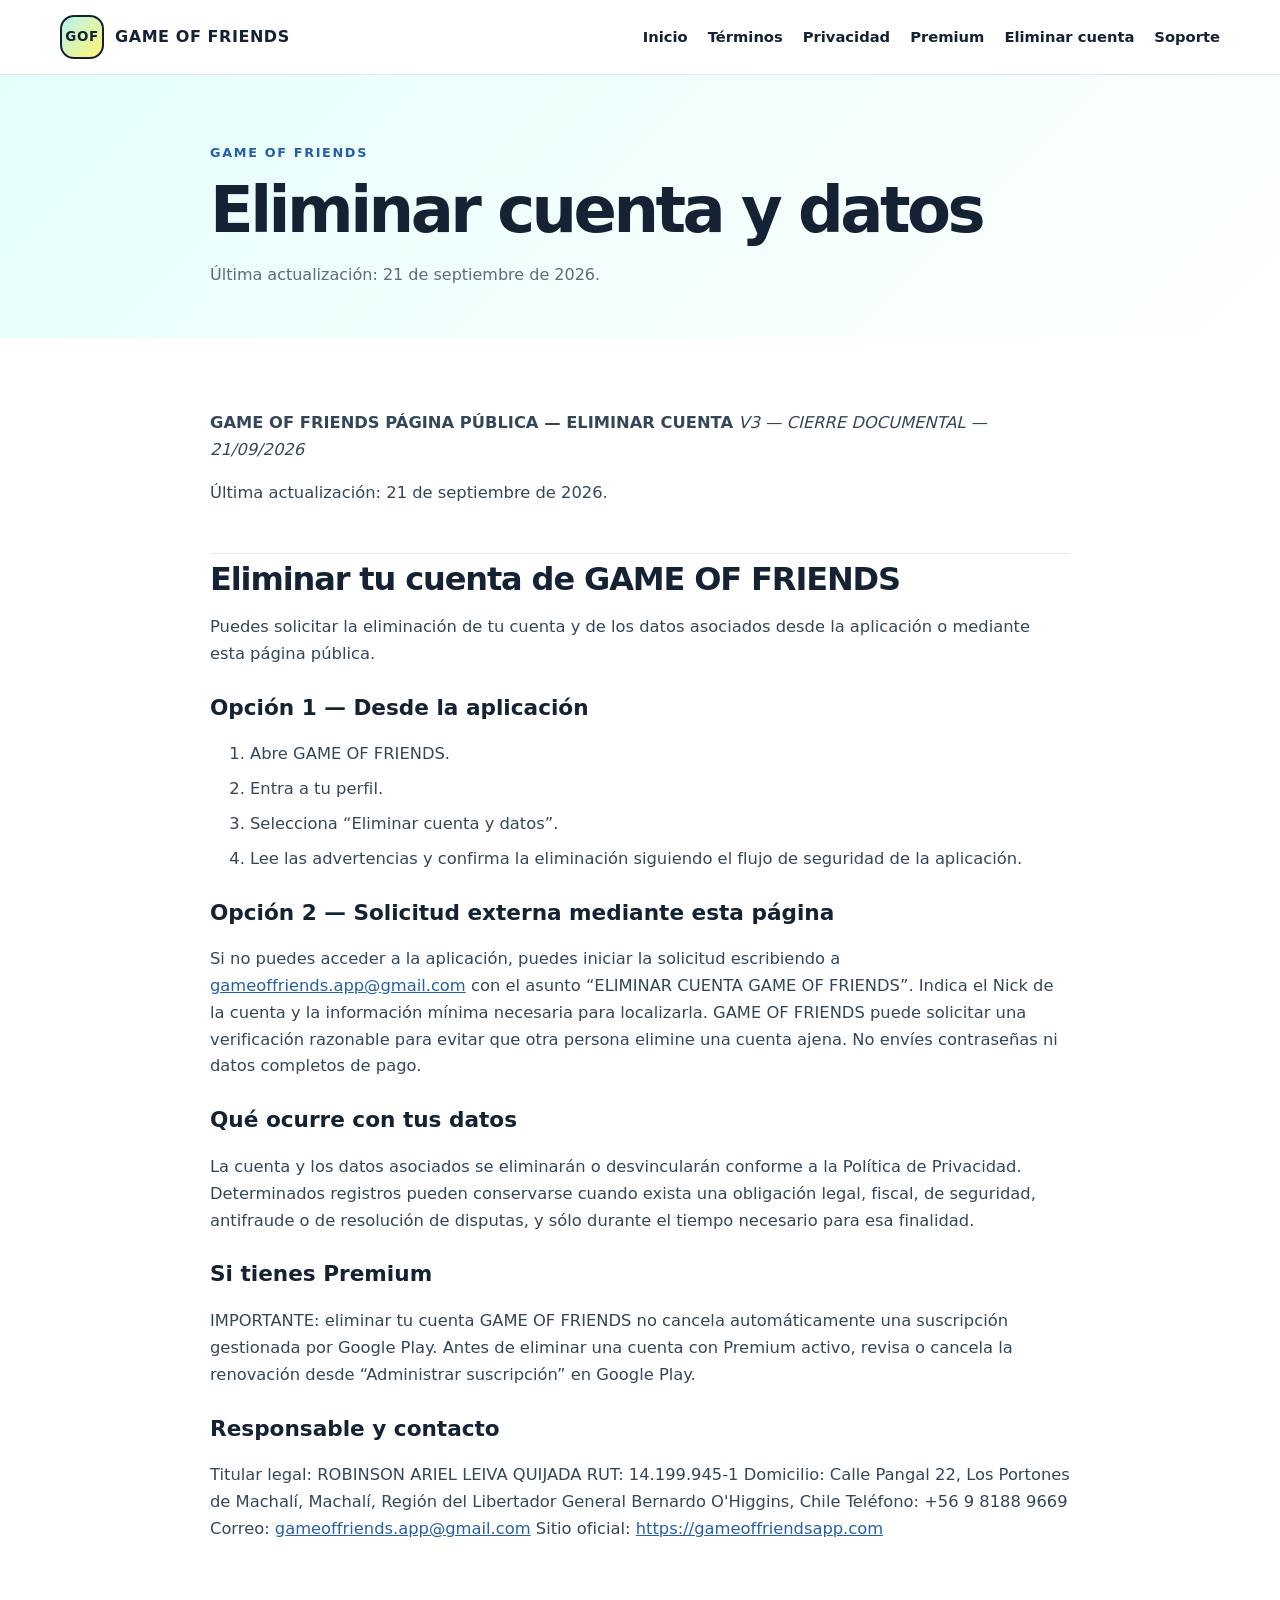
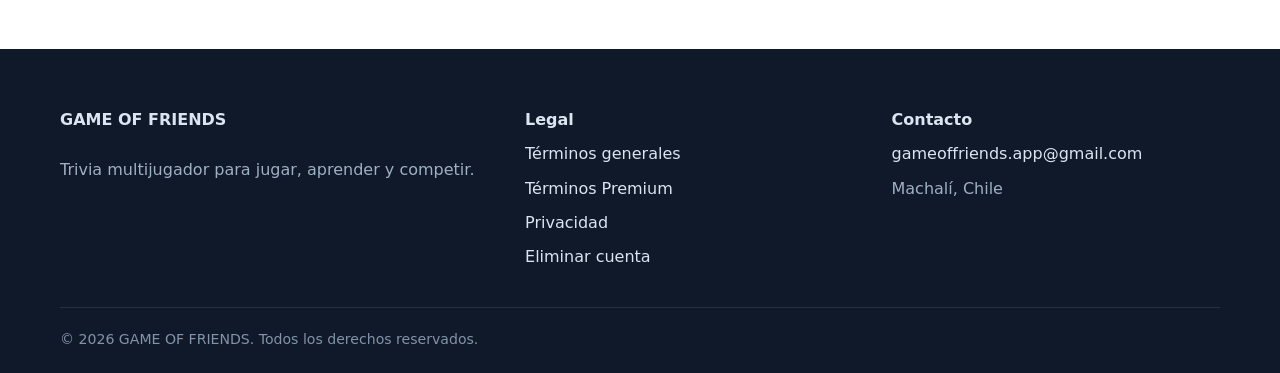
==== eliminar-cuenta/index.html @ a654c9c1 "Publicar web oficial GAME OF FRIENDS V1" ====
<!doctype html>
<html lang="es">
<head>
  <meta charset="utf-8">
  <meta name="viewport" content="width=device-width, initial-scale=1">
  <title>Eliminar cuenta | GAME OF FRIENDS</title>
  <meta name="description" content="Instrucciones para solicitar la eliminación de una cuenta y sus datos en GAME OF FRIENDS.">
  <meta name="theme-color" content="#b7f5ef">
  <link rel="canonical" href="https://gameoffriendsapp.com/eliminar-cuenta/">
  <link rel="icon" type="image/jpeg" href="/assets/logo-game-of-friends.jpg">
  <meta property="og:title" content="Eliminar cuenta | GAME OF FRIENDS">
  <meta property="og:description" content="Instrucciones para solicitar la eliminación de una cuenta y sus datos en GAME OF FRIENDS.">
  <meta property="og:type" content="website">
  <meta property="og:url" content="https://gameoffriendsapp.com/eliminar-cuenta/">
  <meta property="og:image" content="https://gameoffriendsapp.com/assets/logo-game-of-friends.jpg">
  <link rel="stylesheet" href="/assets/styles.css">
</head>
<body>

<header class="site-header">
  <div class="container nav-wrap">
    <a class="brand" href="/" aria-label="GAME OF FRIENDS inicio">
      <span class="brand-dot">GOF</span>
      <span>GAME OF FRIENDS</span>
    </a>
    <button class="menu-btn" aria-label="Abrir menú" aria-expanded="false">☰</button>
    <nav class="nav-links" aria-label="Navegación principal">
      <a href="/">Inicio</a>
      <a href="/terminos/">Términos</a>
      <a href="/privacidad/">Privacidad</a>
      <a href="/terminos-premium/">Premium</a>
      <a href="/eliminar-cuenta/">Eliminar cuenta</a>
      <a href="/soporte/">Soporte</a>
    </nav>
  </div>
</header>

<main>

<section class="legal-hero">
  <div class="container narrow">
    <span class="eyebrow">GAME OF FRIENDS</span>
    <h1>Eliminar cuenta y datos</h1>
    <p>Última actualización: 21 de septiembre de 2026.</p>
  </div>
</section>
<section class="legal-section">
  <article class="container narrow legal-copy">
    <p><strong>GAME OF FRIENDS</strong><strong>
PÁGINA PÚBLICA — ELIMINAR CUENTA</strong><em>
V3 — CIERRE DOCUMENTAL — 21/09/2026</em></p>
<p>Última actualización: 21 de septiembre de 2026.</p>
<h2>Eliminar tu cuenta de GAME OF FRIENDS</h2>
<p>Puedes solicitar la eliminación de tu cuenta y de los datos asociados desde la aplicación o mediante esta página pública.</p>
<h3>Opción 1 — Desde la aplicación</h3>
<ol>
<li>Abre GAME OF FRIENDS.</li>
<li>Entra a tu perfil.</li>
<li>Selecciona “Eliminar cuenta y datos”.</li>
<li>Lee las advertencias y confirma la eliminación siguiendo el flujo de seguridad de la aplicación.</li>
</ol>
<h3>Opción 2 — Solicitud externa mediante esta página</h3>
<p>Si no puedes acceder a la aplicación, puedes iniciar la solicitud escribiendo a <a href="mailto:gameoffriends.app@gmail.com">gameoffriends.app@gmail.com</a> con el asunto “ELIMINAR CUENTA GAME OF FRIENDS”. Indica el Nick de la cuenta y la información mínima necesaria para localizarla. GAME OF FRIENDS puede solicitar una verificación razonable para evitar que otra persona elimine una cuenta ajena. No envíes contraseñas ni datos completos de pago.</p>
<h3>Qué ocurre con tus datos</h3>
<p>La cuenta y los datos asociados se eliminarán o desvincularán conforme a la Política de Privacidad. Determinados registros pueden conservarse cuando exista una obligación legal, fiscal, de seguridad, antifraude o de resolución de disputas, y sólo durante el tiempo necesario para esa finalidad.</p>
<h3>Si tienes Premium</h3>
<p>IMPORTANTE: eliminar tu cuenta GAME OF FRIENDS no cancela automáticamente una suscripción gestionada por Google Play. Antes de eliminar una cuenta con Premium activo, revisa o cancela la renovación desde “Administrar suscripción” en Google Play.</p>
<h3>Responsable y contacto</h3>
<p>Titular legal: ROBINSON ARIEL LEIVA QUIJADA
RUT: 14.199.945-1
Domicilio: Calle Pangal 22, Los Portones de Machalí, Machalí, Región del Libertador General Bernardo O&#x27;Higgins, Chile
Teléfono: +56 9 8188 9669
Correo: <a href="mailto:gameoffriends.app@gmail.com">gameoffriends.app@gmail.com</a>
Sitio oficial: <a href="https://gameoffriendsapp.com">https://gameoffriendsapp.com</a></p>
  </article>
</section>

</main>

<footer class="site-footer">
  <div class="container footer-grid">
    <div>
      <strong>GAME OF FRIENDS</strong>
      <p>Trivia multijugador para jugar, aprender y competir.</p>
    </div>
    <div>
      <strong>Legal</strong>
      <a href="/terminos/">Términos generales</a>
      <a href="/terminos-premium/">Términos Premium</a>
      <a href="/privacidad/">Privacidad</a>
      <a href="/eliminar-cuenta/">Eliminar cuenta</a>
    </div>
    <div>
      <strong>Contacto</strong>
      <a href="mailto:gameoffriends.app@gmail.com">gameoffriends.app@gmail.com</a>
      <span>Machalí, Chile</span>
    </div>
  </div>
  <div class="container footer-bottom">© 2026 GAME OF FRIENDS. Todos los derechos reservados.</div>
</footer>

<script src="/assets/site.js"></script>
</body>
</html>
---- assets/styles.css ----
:root{
  --ink:#142234;
  --muted:#5d6b7a;
  --aqua:#b8f5ef;
  --aqua-2:#e8fffb;
  --blue:#4c8fe8;
  --blue-dark:#255faa;
  --yellow:#fff474;
  --pink:#f5a8cc;
  --card:#ffffff;
  --line:#dce7eb;
  --dark:#172238;
  --shadow:0 18px 50px rgba(36,72,86,.12);
}
*{box-sizing:border-box}
html{scroll-behavior:smooth}
body{margin:0;font-family:Inter,ui-sans-serif,system-ui,-apple-system,BlinkMacSystemFont,"Segoe UI",sans-serif;color:var(--ink);background:#fff;line-height:1.65}
a{color:var(--blue-dark)}
img{max-width:100%;display:block}
.container{width:min(1160px,calc(100% - 40px));margin:0 auto}
.narrow{width:min(860px,calc(100% - 40px))}
.site-header{position:sticky;top:0;z-index:50;background:rgba(255,255,255,.93);backdrop-filter:blur(16px);border-bottom:1px solid rgba(220,231,235,.9)}
.nav-wrap{height:74px;display:flex;align-items:center;justify-content:space-between;gap:22px}
.brand{display:flex;align-items:center;gap:11px;text-decoration:none;color:var(--ink);font-weight:900;letter-spacing:.035em}
.brand-dot{display:grid;place-items:center;width:44px;height:44px;border-radius:14px;background:linear-gradient(135deg,var(--aqua),var(--yellow));border:2px solid var(--ink);font-size:.84rem}
.nav-links{display:flex;gap:20px;align-items:center}
.nav-links a{text-decoration:none;color:var(--ink);font-weight:700;font-size:.92rem}
.nav-links a:hover{color:var(--blue-dark)}
.menu-btn{display:none;border:0;background:transparent;font-size:1.6rem}
.hero{padding:72px 0 80px;background:radial-gradient(circle at 10% 15%,#fff9a8 0,transparent 25%),linear-gradient(135deg,#dcfff9 0%,#fff 58%,#fff2fb 100%)}
.hero-grid{display:grid;grid-template-columns:1.08fr .92fr;gap:58px;align-items:center}
.eyebrow{display:inline-block;font-size:.8rem;font-weight:900;letter-spacing:.13em;color:var(--blue-dark);text-transform:uppercase;margin-bottom:12px}
h1,h2,h3{line-height:1.1;margin-top:0}
h1{font-size:clamp(2.8rem,6vw,5.6rem);letter-spacing:-.055em;margin-bottom:24px}
h1 span{color:var(--blue)}
h2{font-size:clamp(2rem,4vw,3.4rem);letter-spacing:-.035em}
h3{font-size:1.25rem}
.lead{font-size:1.2rem;color:var(--muted);max-width:720px}
.lead.small{font-size:1.08rem}
.hero-actions{display:flex;gap:14px;margin:30px 0}
.btn{display:inline-flex;align-items:center;justify-content:center;border-radius:14px;padding:14px 20px;font-weight:900;text-decoration:none;transition:.2s transform,.2s box-shadow}
.btn:hover{transform:translateY(-2px)}
.primary{background:var(--ink);color:#fff;box-shadow:0 12px 30px rgba(20,34,52,.18)}
.secondary{background:#fff;color:var(--ink);border:1px solid var(--line)}
.hero-art{padding:14px;background:#fff;border-radius:34px;box-shadow:var(--shadow);transform:rotate(1deg)}
.hero-art img{border-radius:25px;aspect-ratio:1/1;object-fit:cover}
.trust-row{display:flex;flex-wrap:wrap;gap:10px 18px;color:#405467;font-weight:700;font-size:.9rem}
.section{padding:88px 0}
.section.soft{background:var(--aqua-2)}
.section.dark{background:var(--dark);color:#fff}
.section-head{max-width:780px;margin-bottom:38px}
.section-head p{color:var(--muted);font-size:1.08rem}
.cards{display:grid;gap:20px}
.cards.three{grid-template-columns:repeat(3,1fr)}
.card{background:var(--card);border:1px solid var(--line);border-radius:24px;padding:28px;box-shadow:0 10px 30px rgba(36,72,86,.06)}
.card .icon{font-size:2rem;margin-bottom:16px}
.card p{color:var(--muted)}
.chips{display:flex;flex-wrap:wrap;gap:12px}
.chips span{background:#fff;border:1px solid var(--line);border-radius:999px;padding:10px 16px;font-weight:800}
.split{display:grid;grid-template-columns:.9fr 1.1fr;gap:50px;align-items:center}
.age-grid{display:grid;grid-template-columns:1fr 1fr;gap:18px}
.age-card{border:1px solid var(--line);border-radius:26px;padding:28px;background:#fff}
.age-card.featured{background:linear-gradient(145deg,#f1fffb,#fff8bf);border-color:#bfe9df}
.age{display:inline-flex;background:var(--ink);color:#fff;border-radius:999px;padding:6px 12px;font-weight:900;margin-bottom:16px}
.age-card p{color:var(--muted)}
.premium-grid{display:grid;grid-template-columns:1fr 1fr;gap:60px;align-items:center}
.eyebrow.light{color:#b8f5ef}
.light-btn{background:#fff;color:var(--ink);margin-top:16px}
.premium-rule{display:grid;gap:13px}
.premium-rule div{display:flex;flex-direction:column;gap:4px;padding:18px 20px;border:1px solid rgba(255,255,255,.16);border-radius:18px;background:rgba(255,255,255,.06)}
.premium-rule span{color:#cad4e4}
.cta{display:grid;grid-template-columns:1.3fr .7fr;gap:50px;align-items:center;background:linear-gradient(135deg,#ebfffb,#fff9bf);border:1px solid #cfebe6;padding:38px;border-radius:30px}
.cta-links{display:grid;gap:10px}
.cta-links a{background:#fff;border:1px solid var(--line);border-radius:12px;padding:11px 14px;text-decoration:none;font-weight:800}
.legal-hero{padding:64px 0 34px;background:linear-gradient(135deg,#e4fffb,#fff)}
.legal-hero h1{font-size:clamp(2.5rem,5vw,4.5rem);margin-bottom:12px}
.legal-hero p{color:var(--muted)}
.legal-section{padding:56px 0 90px}
.legal-copy{font-size:1.02rem}
.legal-copy h2{font-size:2rem;margin:46px 0 16px;padding-top:8px;border-top:1px solid var(--line)}
.legal-copy h3{font-size:1.35rem;margin-top:28px}
.legal-copy p{color:#34475a}
.legal-copy li{margin:8px 0;color:#34475a}
.table-wrap{overflow-x:auto;margin:22px 0}
table{width:100%;border-collapse:collapse;background:#fff}
td{border:1px solid var(--line);padding:12px 14px;vertical-align:top}
td:first-child{font-weight:800;width:34%;background:#f8fbfc}
.support-card,.provider-box{background:linear-gradient(135deg,#ecfffb,#fff);border:1px solid #cfeae6;border-radius:26px;padding:28px;margin-bottom:26px}
.support-email a{font-size:1.2rem;font-weight:900}
.faq{display:grid;gap:12px;margin:30px 0}
.faq details{border:1px solid var(--line);border-radius:16px;padding:16px 18px;background:#fff}
.faq summary{font-weight:900;cursor:pointer}
.site-footer{background:#0f1929;color:#dbe5f1;padding:58px 0 22px}
.footer-grid{display:grid;grid-template-columns:1.3fr 1fr 1fr;gap:38px}
.footer-grid div{display:flex;flex-direction:column;gap:8px}
.footer-grid a{color:#dbe5f1;text-decoration:none}
.footer-grid p,.footer-grid span{color:#9fb0c3}
.footer-bottom{border-top:1px solid rgba(255,255,255,.1);margin-top:36px;padding-top:20px;color:#8394a8;font-size:.88rem}
@media(max-width:900px){
  .menu-btn{display:block}
  .nav-links{display:none;position:absolute;left:20px;right:20px;top:68px;background:#fff;border:1px solid var(--line);border-radius:18px;padding:16px;box-shadow:var(--shadow);flex-direction:column;align-items:stretch}
  .nav-links.open{display:flex}
  .hero-grid,.split,.premium-grid,.cta{grid-template-columns:1fr}
  .cards.three{grid-template-columns:1fr}
  .age-grid{grid-template-columns:1fr}
  .hero{padding-top:46px}
  .hero-art{max-width:640px}
  .footer-grid{grid-template-columns:1fr}
}
@media(max-width:560px){
  .container,.narrow{width:min(100% - 28px,1160px)}
  .nav-wrap{height:66px}
  .brand span:last-child{font-size:.86rem}
  h1{font-size:2.8rem}
  .section{padding:62px 0}
  .hero-actions{flex-direction:column;align-items:stretch}
}
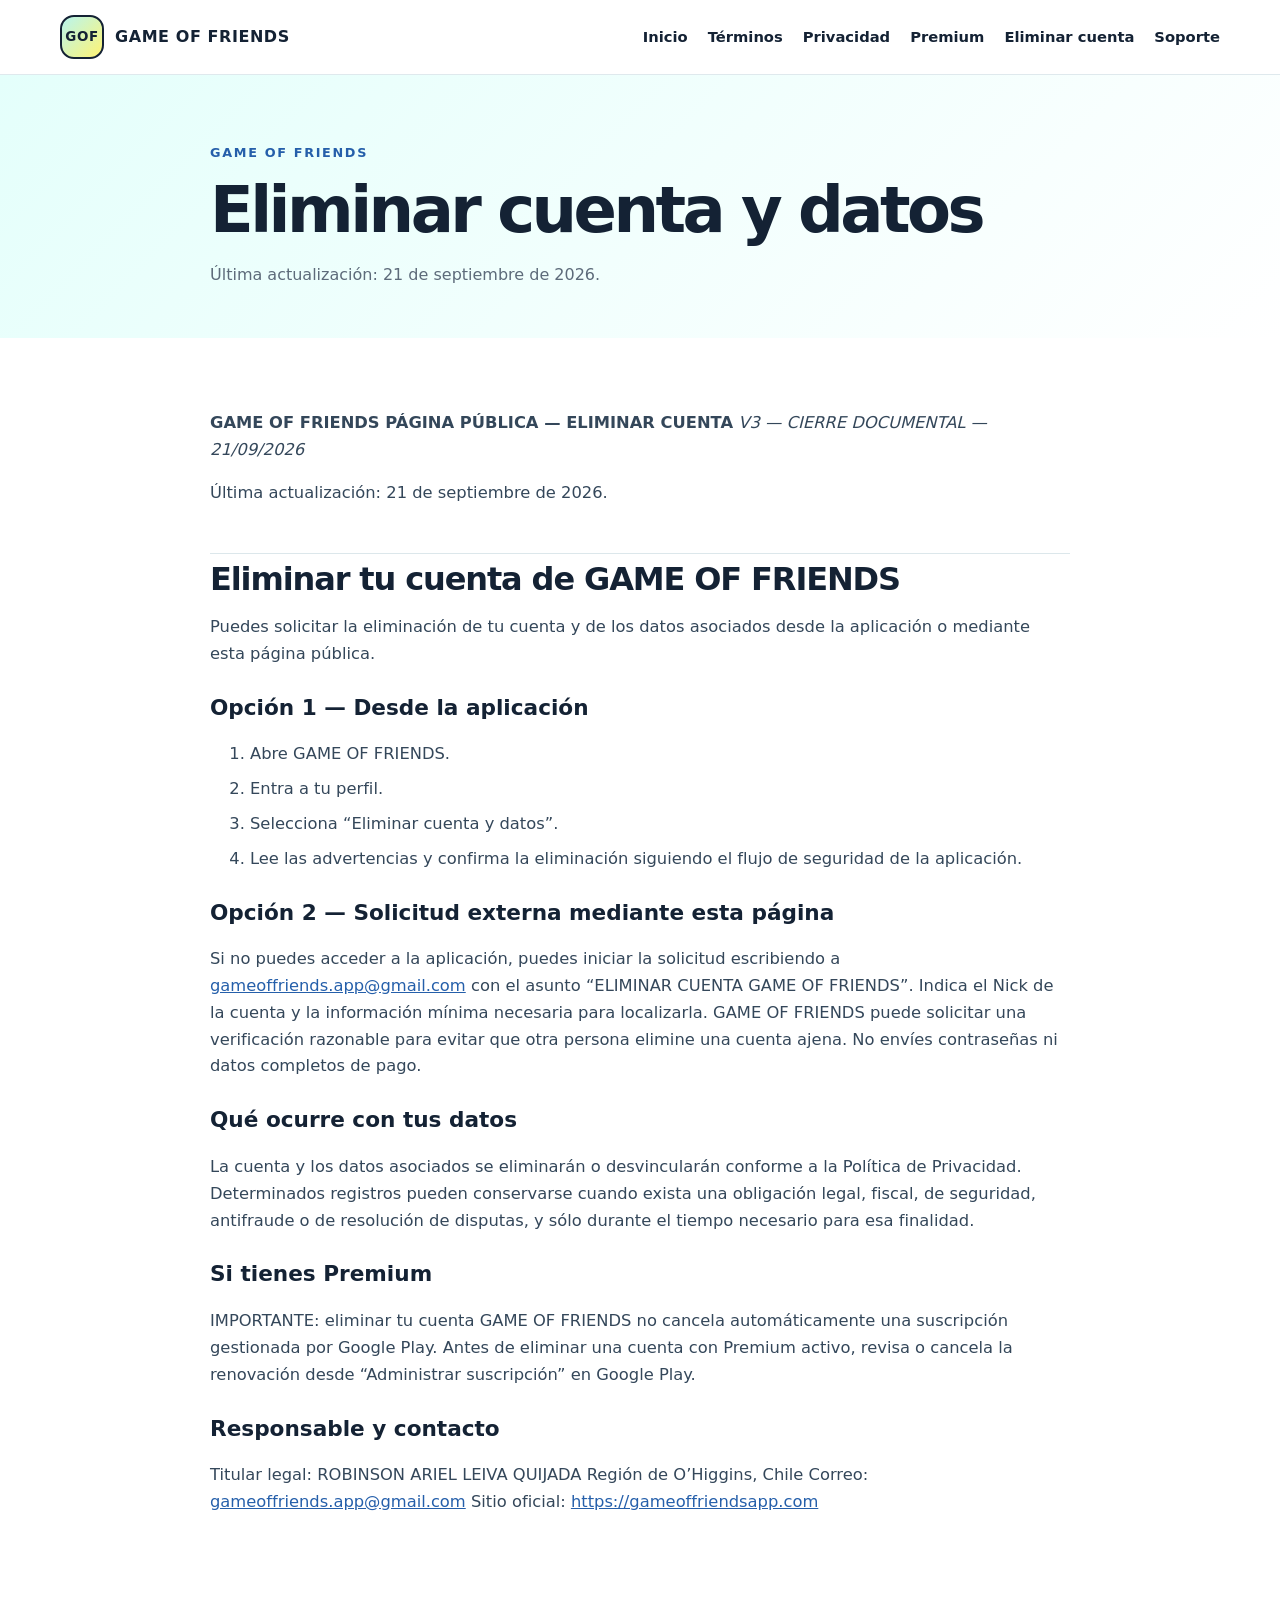
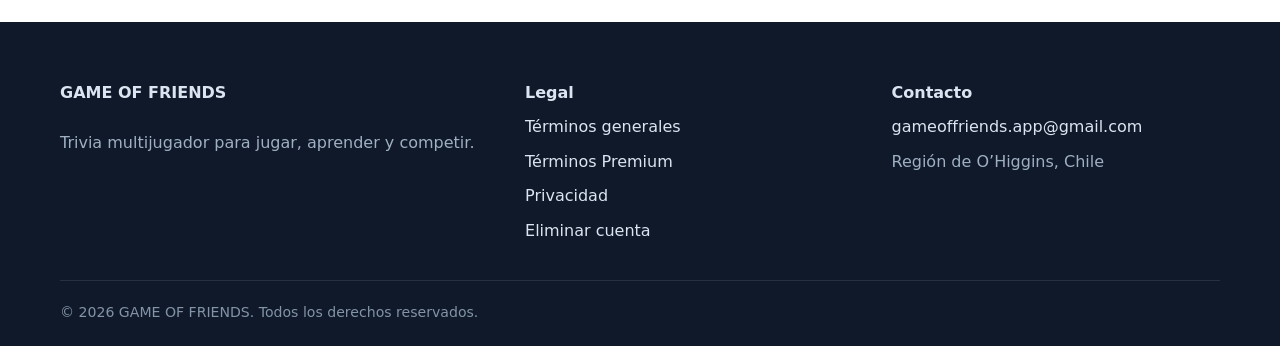
==== commit 6a456612: "Reducir datos personales públicos de contacto" ====
--- a/eliminar-cuenta/index.html
+++ b/eliminar-cuenta/index.html
@@ -67,9 +67,9 @@
 <p>IMPORTANTE: eliminar tu cuenta GAME OF FRIENDS no cancela automáticamente una suscripción gestionada por Google Play. Antes de eliminar una cuenta con Premium activo, revisa o cancela la renovación desde “Administrar suscripción” en Google Play.</p>
 <h3>Responsable y contacto</h3>
 <p>Titular legal: ROBINSON ARIEL LEIVA QUIJADA
-RUT: 14.199.945-1
-Domicilio: Calle Pangal 22, Los Portones de Machalí, Machalí, Región del Libertador General Bernardo O&#x27;Higgins, Chile
-Teléfono: +56 9 8188 9669
+
+Región de O’Higgins, Chile
+
 Correo: <a href="mailto:gameoffriends.app@gmail.com">gameoffriends.app@gmail.com</a>
 Sitio oficial: <a href="https://gameoffriendsapp.com">https://gameoffriendsapp.com</a></p>
   </article>
@@ -93,7 +93,7 @@
     <div>
       <strong>Contacto</strong>
       <a href="mailto:gameoffriends.app@gmail.com">gameoffriends.app@gmail.com</a>
-      <span>Machalí, Chile</span>
+      <span>Región de O’Higgins, Chile</span>
     </div>
   </div>
   <div class="container footer-bottom">© 2026 GAME OF FRIENDS. Todos los derechos reservados.</div>
